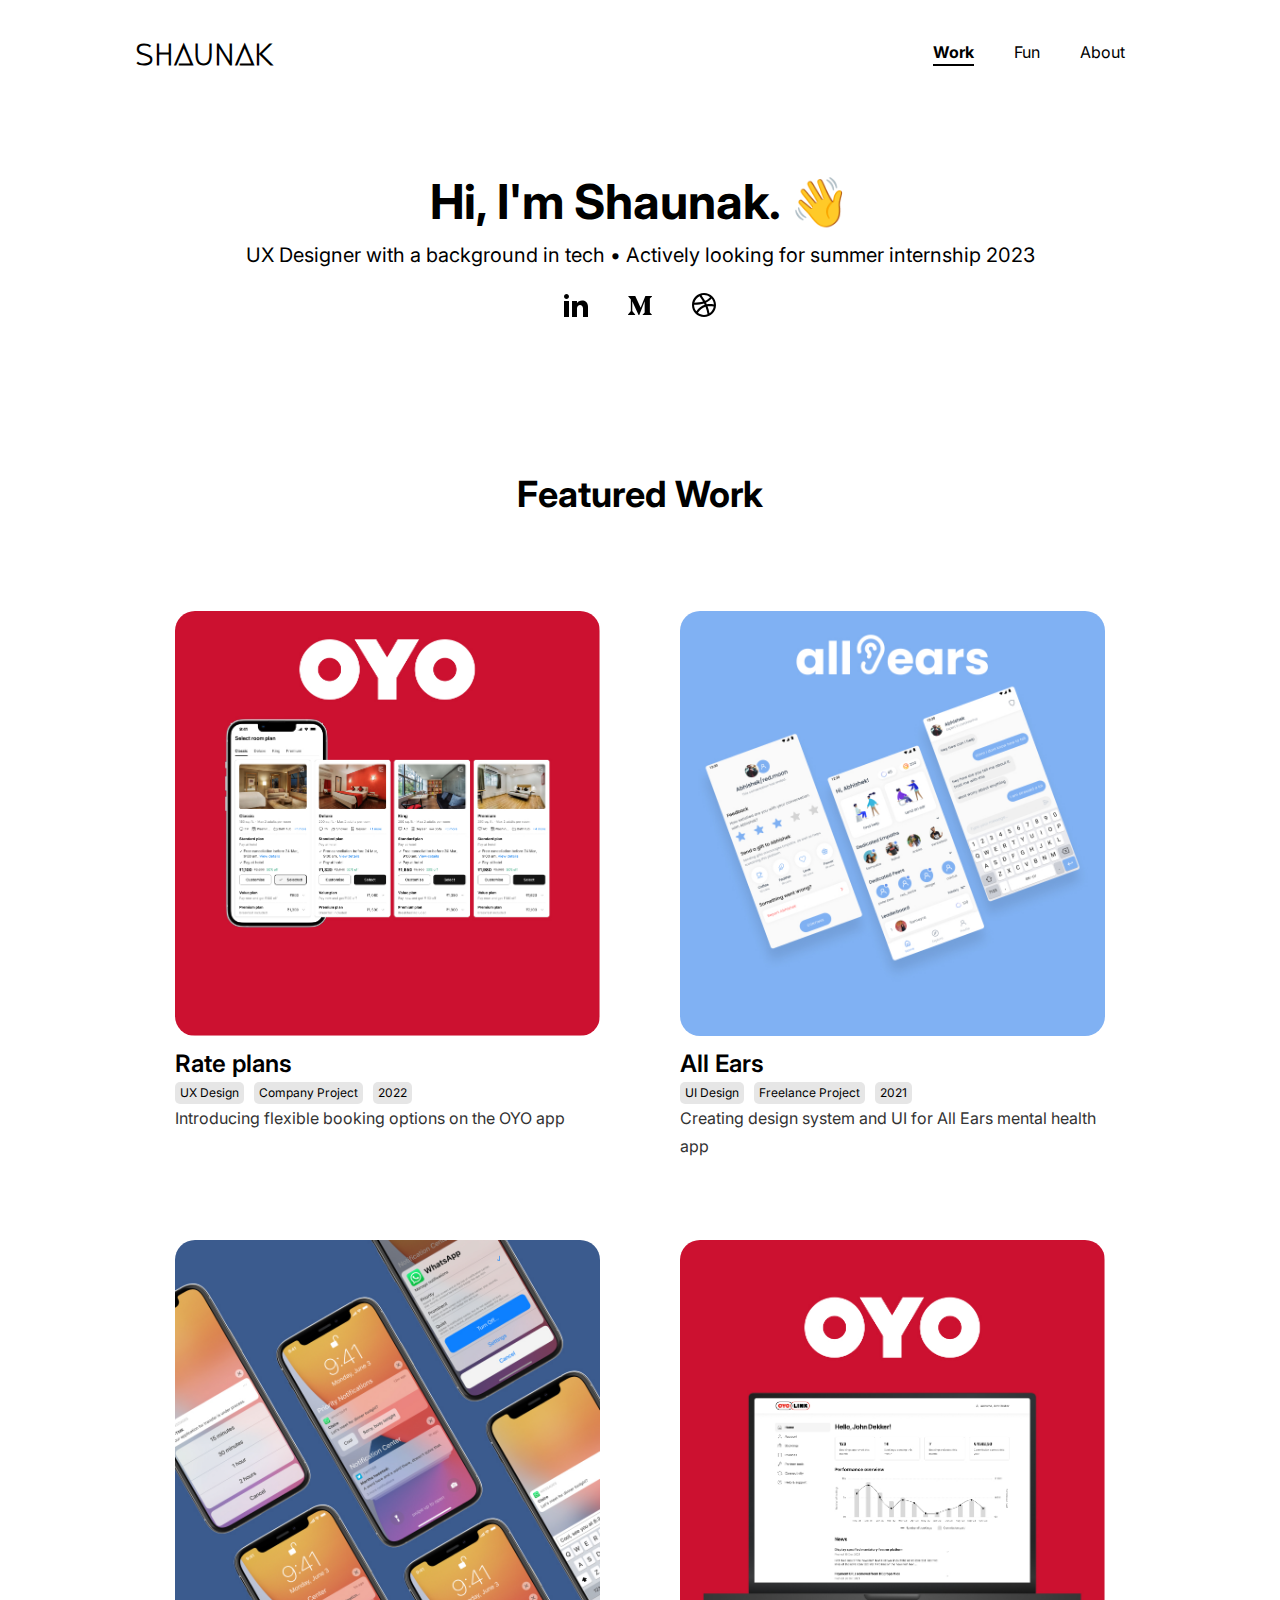
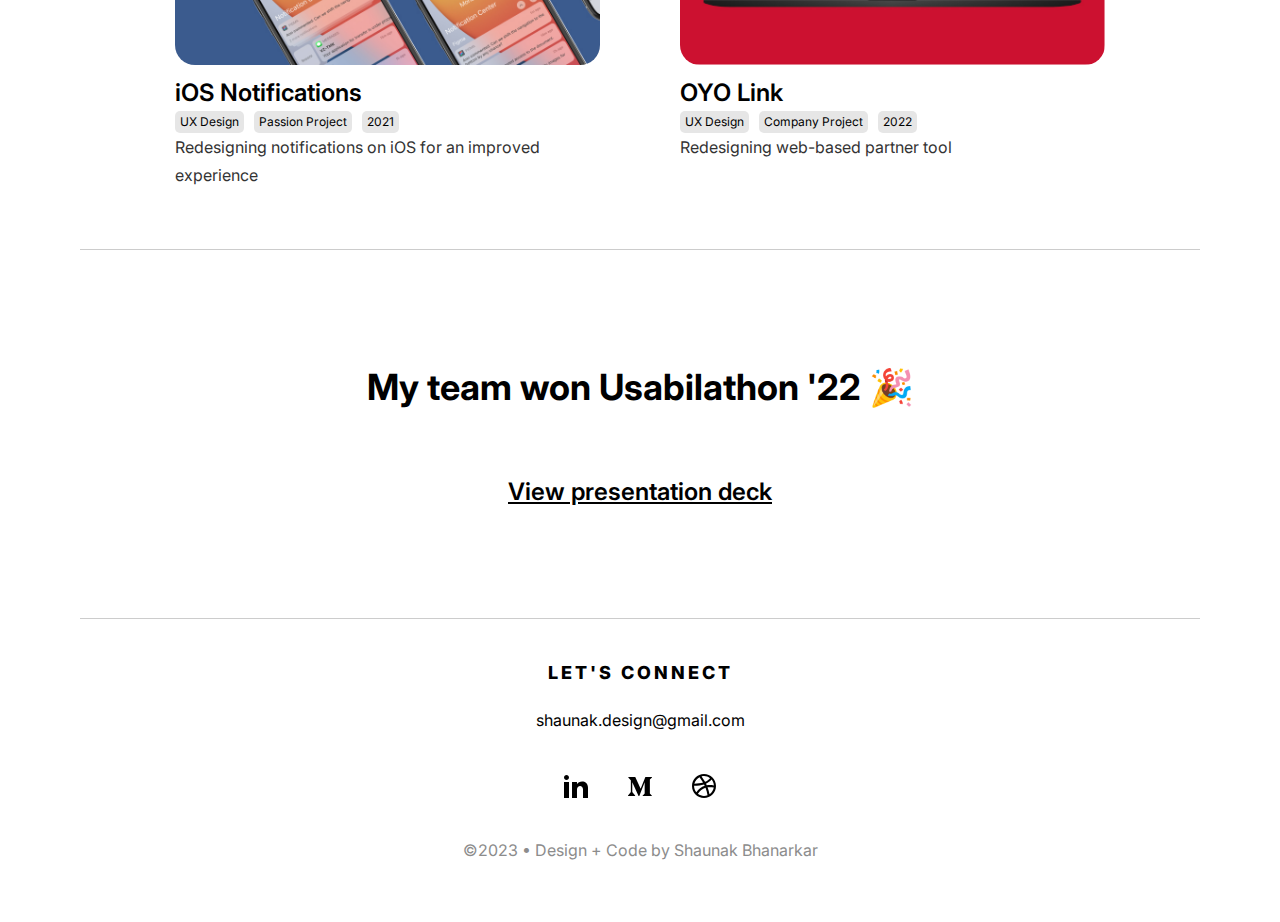
==== index.html @ a4d0cf94 "usabilathon section on homepage" ====
<html lang="en">
<head>
    <meta charset="utf-8">
    <meta content="width=device-width, initial-scale=1" name="viewport" />

    <script src="https://code.jquery.com/jquery-3.4.1.min.js" type="text/javascript"></script>
    <script src="basic.js" type="text/javascript"></script>

    <link rel="stylesheet" href="https://maxcdn.bootstrapcdn.com/bootstrap/4.5.2/css/bootstrap.min.css">

    <!--    styling-->
    <link rel="stylesheet" href="basic.css">
    <link rel="stylesheet" href="home.css">

    <!--    font-->
    <link rel="preconnect" href="https://fonts.googleapis.com">
    <link rel="preconnect" href="https://fonts.gstatic.com" crossorigin>
    <link href="https://fonts.googleapis.com/css2?family=Inter:wght@100;200;300;400;500;600;700;800;900&display=swap" rel="stylesheet">
    <link href="https://fonts.googleapis.com/css2?family=Megrim&display=swap" rel="stylesheet">

    <!-- Global site tag (gtag.js) - Google Analytics -->
    <script async src="https://www.googletagmanager.com/gtag/js?id=G-PS2H28YX2R"></script>
    <script>
        window.dataLayer = window.dataLayer || [];
        function gtag(){dataLayer.push(arguments);}
        gtag('js', new Date());

        gtag('config', 'G-PS2H28YX2R');
    </script>


    <title>Shaunak's Portfolio - Home</title>
</head>



<body>
    <section class="header">
        <div class="container">
            <div class="header-container">
                <a href="/">
                    <div class="logo">shaunak</div>
                </a>
                <div class="navigation">
                    <a href="/"><div class="navigation-item-selected">Work</div></a>
                    <a href="/fun"><div class="navigation-item">Fun</div></a>
                    <a href="/about"><div class="navigation-item">About</div></a>
                </div>
            </div>
        </div>
    </section>



    <section class="hello-section">
        <div class="container">

                <div class="hello-text-container center-text">
                    <div class="hello-greeting">Hi, I'm Shaunak. &#x1F44B</div>
                    <div class="hello-text">UX Designer with a background in tech • Actively looking for summer internship 2023</div>
                    <div class="social-links-container">
                        <a class="social-link" href="https://www.linkedin.com/in/shaunakbhanarkar/" target="_blank">
                            <img src="images/linkedin-icon.svg">
                        </a>
                        <a class="social-link" href="https://medium.com/@shaunakbhanarkar" target="_blank">
                            <img src="images/medium-icon.svg">
                        </a>
                        <a class="social-link" href="https://dribbble.com/shaunakbhanarkar" target="_blank">
                            <img src="images/dribbble-icon.svg">
                        </a>
                    </div>



                </div>

        </div>
    </section>




    <section id="work" class="projects-section">
        <div class="container">
            <div class="projects-section-heading">Featured Work</div>





                <div class="projects-row">

                    <div class="project-container">
                        <a href="/rateplans">
                            <img src="images/rateplans-cover-900.jpg"
                                 srcset="
                                        images/rateplans-cover-450.jpg 450w,
                                        images/rateplans-cover-900.jpg 900w"
                                 sizes="100vw"
                                 class="project-image">
                            <div class="project-title">Rate plans</div>
                            <div class="flex-display flex-wrap project-tag-gap">
                                <div class="project-tag">UX Design</div>
                                <div class="project-tag">Company Project</div>
                                <div class="project-tag">2022</div>
                            </div>
                            <div class="project-description">Introducing flexible booking options on the OYO app</div>

                        </a>
                    </div>



                    <div class="project-container">
                        <a href="/allears">
                            <img src="images/allears-cover-900.jpg"
                                 srcset="
                                        images/allears-cover-450.jpg 450w,
                                        images/allears-cover-900.jpg 900w"
                                 sizes="100vw"
                                 class="project-image">
                            <div class="project-title">All Ears</div>
                            <div class="flex-display flex-wrap project-tag-gap">
                                <div class="project-tag">UI Design</div>
                                <div class="project-tag">Freelance Project</div>
                                <div class="project-tag">2021</div>
                            </div>
                            <div class="project-description">Creating design system and UI for All Ears mental health app</div>

                        </a>
                    </div>




                </div>

                


                
                <div class="projects-row">

                    <div class="project-container">
                        <a href="/iosnotifications">
                            <img src="images/ios-cover-900.jpg"
                                 srcset="
                                        images/ios-cover-450.jpg 450w,
                                        images/ios-cover-900.jpg 900w"
                                 sizes="100vw"
                                 class="project-image">
                            <div class="project-title">iOS Notifications</div>

                            <div class="flex-display flex-wrap project-tag-gap">
                                <div class="project-tag">UX Design</div>
                                <div class="project-tag">Passion Project</div>
                                <div class="project-tag">2021</div>
                            </div>
                            <div class="project-description">Redesigning notifications on iOS for an improved experience</div>


                        </a>
                    </div>

                    <div class="project-container">
                        <a href="/oyolink">
                            <img src="images/oyo-link-cover-900.jpg"
                                 srcset="
                                        images/oyo-link-cover-450.jpg 450w,
                                        images/oyo-link-cover-900.jpg 900w"
                                 sizes="100vw"
                                 class="project-image">
                            <div class="project-title">OYO Link</div>
                            <div class="flex-display flex-wrap project-tag-gap">
                                <div class="project-tag">UX Design</div>
                                <div class="project-tag">Company Project</div>
                                <div class="project-tag">2022</div>
                            </div>
                            <div class="project-description">Redesigning web-based partner tool</div>
                        </a>
                    </div>

                </div>



        </div>
    </section>





<!--    <section class="info-strip">-->
<!--        <div class="readable-container">-->
<!--            <div class="white">-->
<!--                My team won Usabilathon '22 &#x1F389-->
<!--                <a href="https://docs.google.com/presentation/d/1ers3iKEcr6fcmlwcssXnC0sjMI1hPqFZrWoQranxGes/edit?usp=sharing" target="_blank"><u class="white">View presentation deck</u></a>-->
<!--            </div>-->
<!--        </div>-->
<!--    </section>-->


<!--    <section class="projects-section">-->
<!--        <div class="container">-->
<!--            <div class="projects-section-heading">Other Work</div>-->





<!--            <div class="projects-row">-->

<!--                <div class="project-container">-->
<!--                    <a href="the-exotica.pdf" target="_blank">-->
<!--                        <img src="images/the-exotica-cover-900.jpg"-->
<!--                             srcset="-->
<!--                                        images/the-exotica-cover-450.jpg 450w,-->
<!--                                        images/the-exotica-cover-900.jpg 900w"-->
<!--                             sizes="100vw"-->
<!--                             class="project-image">-->
<!--                        <div class="project-title">The Exotica</div>-->
<!--                        <div class="flex-display flex-wrap project-tag-gap">-->
<!--                            <div class="project-tag">Branding</div>-->
<!--                            <div class="project-tag">Course Project</div>-->
<!--                            <div class="project-tag">2020</div>-->
<!--                        </div>-->
<!--                        <div class="project-description">Brand development guide for a luxury fine dining restaurant</div>-->

<!--                    </a>-->
<!--                </div>-->



<!--                <div class="project-container">-->
<!--                    <a href="/ujala">-->
<!--                        <img src="images/ujala-cover-900.jpg"-->
<!--                             srcset="-->
<!--                                        images/ujala-cover-450.jpg 450w,-->
<!--                                        images/ujala-cover-900.jpg 900w"-->
<!--                             sizes="100vw"-->
<!--                             class="project-image">-->
<!--                        <div class="project-title">Ujala</div>-->
<!--                        <div class="flex-display flex-wrap project-tag-gap">-->
<!--                            <div class="project-tag">App development</div>-->
<!--                            <div class="project-tag">Project under faculty</div>-->
<!--                            <div class="project-tag">2019</div>-->
<!--                        </div>-->
<!--                        <div class="project-description">Development of an Android app to help residents of BITS Goa during power cuts</div>-->

<!--                    </a>-->
<!--                </div>-->


<!--                <div class="project-container">-->
<!--                    <a href="/simplify">-->
<!--                        <img src="images/simplify-cover-900.jpg"-->
<!--                             srcset="-->
<!--                                        images/simplify-cover-450.jpg 450w,-->
<!--                                        images/simplify-cover-900.jpg 900w"-->
<!--                             sizes="100vw"-->
<!--                             class="project-image">-->
<!--                        <div class="project-title">Simplify</div>-->

<!--                        <div class="flex-display flex-wrap project-tag-gap">-->
<!--                            <div class="project-tag">Ubiquitous Computing</div>-->
<!--                            <div class="project-tag">Course Project</div>-->
<!--                            <div class="project-tag">2018</div>-->
<!--                        </div>-->
<!--                        <div class="project-description">Exploring gesture based control of smart home devices using Leap Motion Controller</div>-->


<!--                    </a>-->
<!--                </div>-->

<!--            </div>-->
<!--        </div>-->

<!--    </section>-->

    <section class="footer">
        <div class="projects-section">
            <div class="container">
                <div class="projects-section-heading">My team won Usabilathon '22 &#x1F389</div>
                <div class="project-title" style="text-align: center">
                    <a href="https://docs.google.com/presentation/d/1ers3iKEcr6fcmlwcssXnC0sjMI1hPqFZrWoQranxGes/edit?usp=sharing" target="_blank"><u>View presentation deck</u></a>
                </div>
                <br>
                <br>
            </div>
        </div>
    </section>

            <section class="footer">
        <div class="container">
            <div class="footer-heading">Let's Connect</div>
            <div class="footer-mail">shaunak.design@gmail.com</div>
            <div class="social-links-container">
                <a class="social-link" href="https://www.linkedin.com/in/shaunakbhanarkar/" target="_blank">
                    <img src="images/linkedin-icon.svg">
                </a>
                <a class="social-link" href="https://medium.com/@shaunakbhanarkar" target="_blank">
                    <img src="images/medium-icon.svg">
                </a>
                <a class="social-link" href="https://dribbble.com/shaunakbhanarkar" target="_blank">
                    <img src="images/dribbble-icon.svg">
                </a>
            </div>
            <div class="copyright-statement">©2023 • Design + Code by Shaunak Bhanarkar</div>
        </div>
    </section>



</body>

</html>
---- basic.css ----
:root{
    --blue: #2196f3;
    /* do not use */
    --dark: #203446;
    /* tints of black */
    --grey-5: #0d0d0d;
    --grey-10: #191919;
    --grey-15: #262626;
    --grey-20: #333333;
    --grey-25: #404040;
    --grey-30: #4d4d4d;
    --grey-35: #595959;
    --grey-40: #666666;
    --grey-45: #737373;
    --grey-50: #808080;
    --grey-55: #8c8c8c;
    --grey-60: #999999;
    --grey-65: #a6a6a6;
    --grey-70: #b3b3b3;
    --grey-75: #bfbfbf;
    --grey-80: #cccccc;
    --grey-85: #d9d9d9;
    --grey-90: #e6e6e6;
    --grey-95: #f2f2f2;
    /* do not use */
    --white: #ffffff;
    --light-98: #fbfbfb;
    --light-97: #f8f9f9;
    --light: #fafbfb;
    --light2: #f5f6f7;
}

* {
    color: black;
    font-family: 'Inter', 'sans-serif';
    /*scroll-behavior: smooth;*/
}

a {
    color:  black;
    text-decoration: none;
}

a:hover {
    color: black;
    text-decoration: none;
}

.flex-display {
    display: flex;
    align-items: center;
}


.social-link-new {
    margin: 20px 40px 20px 0;
}

.social-links-container {
    display: flex;
    justify-content: center;
    align-items: center;
}


.center-text {
    text-align: center;
}

.social-link {
    margin: 20px;
}

.hidden {
    display: none;
}

.pointer {
    cursor: pointer;
}

.tab-active {
    font-weight: 700;
    border-bottom: 2px solid black;
}

.justify-center {
    justify-content: center;
}

.primary-cta {
    background: black;
    width: max-content;
    color: white;
    padding: 15px 20px;
    border-radius: 10px;
    transition: all 200ms cubic-bezier(.02, .01, .47, 1);
}

.primary-cta:hover {
    transition: all 200ms cubic-bezier(.02, .01, .47, 1);
    background: var(--grey-20);
}

.footer {
    border-top: 1px solid rgba(0,0,0,0.2);
}

.project-tag-gap {
    gap: 10px;
}

/*mobile breakpoint*/
@media (max-width: 499px ) {

    .header-config {
        display: block;
    }

    .social-links-config {
        display: none;
    }

    .tab {
        font-size: 16px;
        margin: 20px;
    }

    .container {
        width: 100%;
        margin: auto;
    }

    .readable-container {
        width: auto;
        margin: 0 15px;
    }

    .header {
        
        padding: 20px 0;
    }

    .header-container {
        display: block;
    }

    .logo {
        text-align: center;
        font-weight: 700;
        font-size: 28px;
        
        font-family: 'Megrim', cursive;
    }

    .navigation {
        display: flex;
        justify-content: center;
    }

    .navigation-item {
        margin: 20px;
        font-size: 16px;
        /* color: var(--grey-40); */
        cursor: pointer;
    }

    .navigation-item:hover {
        color: black;
        transition: all 200ms cubic-bezier(.02, .01, .47, 1);
    }

    .navigation-item-selected {
        margin: 20px;
        font-size: 16px;
        font-weight: 700;
        border-bottom: 2px solid black;
        cursor: pointer;
    }


    .footer {
        padding: 20px 0;
        margin: 0 20px;
        
    }

    .footer-heading {
        text-align: center;
        font-weight: 800;
        font-size: 16px;
        letter-spacing: 3px;
        text-transform: uppercase;
    }

    .footer-mail {
        text-align: center;
        margin: 20px 0;
        font-size: 14px;
        line-height: 24px;
        
    }

    .copyright-statement {
        text-align: center;
        font-size: 14px;
        color: var(--grey-55);
        padding: 20px;
    }
}

/*tablet breakpoint*/
@media (min-width: 500px ) and (max-width: 799px){


    .header-config {
        display: block;
    }

    .social-links-config {
        display: none;
    }

    .tab {
        font-size: 18px;
        margin: 20px;
    }

    .container {
        width: 100%;
        max-width: 720px;
        margin: auto;
    }

    .readable-container {
        width: 100%;
        max-width: 560px;
        margin: auto;
    }

    .header {
        
        padding: 20px 0;
    }


    .header-container {
        display: block;
    }


    .logo {
        text-align: center;
        font-weight: 700;
        font-size: 30px;
        
        font-family: 'Megrim', cursive;
    }

    .navigation {
        display: flex;
        justify-content: center;
    }

    .navigation-item {
        margin: 20px;
        font-size: 16px;
        /* color: var(--grey-40); */
        cursor: pointer;
    }

    .navigation-item:hover {
        color: black;
        transition: all 200ms cubic-bezier(.02, .01, .47, 1);
    }

    .navigation-item-selected {
        margin: 20px;
        font-size: 16px;
        font-weight: 700;
        border-bottom: 2px solid black;
        cursor: pointer;
    }



    .footer {
        padding: 20px 0;
        margin: 0 40px;
        
    }

    .footer-heading {
        text-align: center;
        font-weight: 800;
        font-size: 17px;
        letter-spacing: 3px;
        text-transform: uppercase;
    }

    .footer-mail {
        text-align: center;
        margin: 20px 0;
        font-size: 15px;
        line-height: 25px;
        
    }


    .copyright-statement {
        text-align: center;
        font-size: 15px;
        color: var(--grey-55);
        padding: 20px;
    }

}

/*large tablet breakpoint*/
@media (min-width: 800px ) and (max-width: 1099px){

    .header-config {
        display: flex;
        align-items: center;
    }

    .tab {
        font-size: 20px;
        margin: 20px;
    }


    .container {
        width: 100%;
        max-width: 850px;
        margin: auto;
    }

    .readable-container {
        width: 100%;
        max-width: 640px;
        margin: auto;
    }

    .header {
        
        padding: 20px 0;
    }

    .header-container {
        display: flex;
        justify-content: space-between;
        align-items: center;
    }

    .logo {
        font-weight: 700;
        font-size: 32px;
        
        font-family: 'Megrim', cursive;
    }

    .navigation {
        display: flex;
    }

    .navigation-item {
        margin: 20px;
        font-size: 16px;
        /* color: var(--grey-40); */
        cursor: pointer;
    }

    .navigation-item:hover {
        color: black;
        transition: all 200ms cubic-bezier(.02, .01, .47, 1);
    }

    .navigation-item-selected {
        margin: 20px;
        font-size: 16px;
        font-weight: 700;
        border-bottom: 2px solid black;
        cursor: pointer;
    }



    .footer {
        padding: 20px 0;
        margin: 0 80px;
        
    }


    .footer-heading {
        text-align: center;
        font-weight: 800;
        font-size: 18px;
        letter-spacing: 3px;
        text-transform: uppercase;
    }

    .footer-mail {
        text-align: center;
        margin: 20px 0;
        font-size: 16px;
        line-height: 28px;
        
    }


    .copyright-statement {
        text-align: center;
        font-size: 16px;
        color: var(--grey-55);
        padding: 20px;
    }

}

/*desktop breakpoint*/
@media (min-width: 1100px ) and (max-width: 1499px) {


    .header-config {
        display: flex;
        align-items: center;
    }

    .tab {
        font-size: 20px;
        margin: 20px;
    }

    .container {
        width: 100%;
        max-width: 1040px;
        margin: auto;
    }

    .readable-container {
        width: 100%;
        max-width: 640px;
        margin: auto;
    }

    .header {
        
        padding: 20px 0;
    }

    .header-container {
        display: flex;
        justify-content: space-between;
        align-items: center;
    }

    .logo {
        font-weight: 700;
        font-size: 36px;
        
        font-family: 'Megrim', cursive;
    }

    .navigation {
        display: flex;
    }

    .navigation-item {
        margin: 20px;
        font-size: 16px;
        /* color: var(--grey-40); */
        cursor: pointer;
    }

    .navigation-item:hover {
        color: black;
        transition: all 200ms cubic-bezier(.02, .01, .47, 1);
    }

    .navigation-item-selected {
        margin: 20px;
        font-size: 16px;
        font-weight: 700;
        border-bottom: 2px solid black;
        cursor: pointer;
    }



    .footer {
        padding: 40px 0;
        margin: 0 80px;
        
    }


    .footer-heading {
        text-align: center;
        font-weight: 800;
        font-size: 18px;
        letter-spacing: 3px;
        text-transform: uppercase;
    }

    .footer-mail {
        text-align: center;
        margin: 20px 0;
        font-size: 16px;
        line-height: 28px;
        
    }


    .copyright-statement {
        text-align: center;
        font-size: 16px;
        color: var(--grey-55);
        padding: 20px;
    }


}


/*large desktop breakpoint*/
@media (min-width: 1500px ) {

    .header-config {
        display: flex;
        align-items: center;
    }

    .tab {
        font-size: 24px;
        margin: 40px;
    }

    .container {
        width: 100%;
        max-width: 1200px;
        margin: auto;
    }

    .readable-container {
        width: 100%;
        max-width: 720px;
        margin: auto;
    }

    .header {
        
        padding: 40px 0;
    }

    .header-container {
        display: flex;
        justify-content: space-between;
        align-items: center;
    }

    .logo {
        font-weight: 700;
        font-size: 40px;
        
        font-family: 'Megrim', cursive;
    }

    .navigation {
        display: flex;
    }

    .navigation-item {
        margin: 20px;
        font-size: 18px;
        /* color: var(--grey-40); */
        cursor: pointer;
    }

    .navigation-item:hover {
        color: black;
        transition: all 200ms cubic-bezier(.02, .01, .47, 1);
    }

    .navigation-item-selected {
        margin: 20px;
        font-size: 18px;
        font-weight: 700;
        
        border-bottom: 2px solid black;
        cursor: pointer;
    }


    .footer {
        padding: 40px 0;
        margin: 0 80px;
        
    }

    .footer-heading {
        text-align: center;
        font-weight: 800;
        font-size: 20px;
        letter-spacing: 5px;
        text-transform: uppercase;
    }

    .footer-mail {
        text-align: center;
        margin: 20px 0;
        font-size: 18px;
        line-height: 30px;
        
    }


    .copyright-statement {
        text-align: center;
        font-size: 18px;
        color: var(--grey-55);
        padding: 20px;
    }


}
---- home.css ----
:root{
    --blue: #2196f3;
    --dark: #203446;
    --light: #fafbfb;
    --light2: #f5f6f7;
}

.project-tag {
    background: var(--grey-90);
    border-radius: 5px;
    padding: 2px 5px;
}


/*mobile breakpoint*/
@media (max-width: 499px ) {

    .project-tag {
        font-size: 11px;
    }


    .hello-section {
        padding: 20px 0;
        
    }

    

    

    .hello-text-container {
        padding: 20px;
    }

    .hello-greeting {
        font-weight: 700;
        font-size: 30px;
        
    }

    .hello-text {
        font-size: 16px;
        line-height: 30px;
        
    }

    .hello-link {
        font-size: 16px;
        line-height: 30px;
        color: var(--blue);
        font-weight: 500;
    }

    .hello-link:hover {
        color: var(--blue);
    }

    .projects-section {
        padding: 20px 0;
        
    }

    .projects-section-heading {
        text-align: center;
        font-weight: 700;
        font-size: 24px;
        
    }


    .projects-row {
        display: block;
    }

    .project-container {
        width: 100%;
        padding: 20px;
        transition: all 200ms cubic-bezier(.02, .01, .47, 1);
    }

    .project-container:hover {
        transform: scale(1.05);
        transition: all 200ms cubic-bezier(.02, .01, .47, 1);
        transition-delay: 0s !important;
    }

    .project-image {
        width: 100%;
        border-radius: 10px;
    }

    .project-title {
        font-weight: 600;
        font-size: 20px;
        padding-top: 5px;
    }

    .project-description {
        font-size: 14px;
        line-height: 24px;
        color: var(--grey-20);
    }



}

/*tablet breakpoint*/
@media (min-width: 500px ) and (max-width: 799px){

    .project-tag {
        font-size: 12px;
    }



    .hello-section {
        padding: 20px 0;
        
    }

    

    

    .hello-text-container {
        padding: 50px 100px;
    }

    .hello-greeting {
        font-weight: 700;
        font-size: 40px;
        
    }

    .hello-text {
        font-size: 18px;
        line-height: 30px;
        
    }

    .hello-link {
        font-size: 16px;
        line-height: 30px;
        color: var(--blue);
        font-weight: 500;
    }

    .hello-link:hover {
        color: var(--blue);
    }

    .projects-section {
        padding: 20px 0;
        
    }

    .projects-section-heading {
        text-align: center;
        font-weight: 700;
        font-size: 34px;
        
        padding: 20px 0;
    }


    .projects-row {
        display: block;
    }

    .project-container {
        width: 100%;
        padding: 50px 100px;
        transition: all 200ms cubic-bezier(.02, .01, .47, 1);
    }

    .project-container:hover {
        transform: scale(1.05);
        transition: all 200ms cubic-bezier(.02, .01, .47, 1);
        transition-delay: 0s !important;
    }

    .project-image {
        width: 100%;
        border-radius: 15px;
    }

    .project-title {
        font-weight: 600;
        font-size: 22px;
        padding-top: 10px;
    }

    .project-description {
        font-size: 15px;
        line-height: 25px;
        color: var(--grey-20);
    }




}


/*large tablet breakpoint*/
@media (min-width: 800px ) and (max-width: 1099px){

    .project-tag {
        font-size: 12px;
    }


    .hello-section {
        padding: 40px 0;
        
    }

    

    



    .hello-text-container {
        padding: 20px;
        
    }

    .hello-greeting {
        font-weight: 700;
        font-size: 48px;
        
    }

    .hello-text {
        font-size: 20px;
        line-height: 35px;
        
    }

    .hello-link {
        font-size: 20px;
        line-height: 35px;
        color: var(--blue);
        font-weight: 500;
    }

    .hello-link:hover {
        color: var(--blue);
    }

    .projects-section {
        padding: 20px 0;
        
    }

    .projects-section-heading {
        text-align: center;
        font-weight: 700;
        font-size: 36px;
        
        padding: 20px 0;
    }

    .projects-row {
        display: flex;
    }

    .project-container {
        width: 50%;
        padding: 40px;
        transition: all 200ms cubic-bezier(.02, .01, .47, 1);
    }

    .project-container:hover {
        transform: scale(1.05);
        transition: all 200ms cubic-bezier(.02, .01, .47, 1);
        transition-delay: 0s !important;
    }

    .project-image {
        width: 100%;
        border-radius: 20px;
    }

    .project-title {
        font-weight: 600;
        font-size: 24px;
        padding-top: 10px;
    }

    .project-description {
        font-size: 16px;
        line-height: 28px;
        color: var(--grey-20);
    }




}

/*desktop breakpoint*/
@media (min-width: 1100px ) and (max-width: 1499px) {

    .project-tag {
        font-size: 12px;
    }


    .hello-section {
        padding: 40px 0;
        
    }

    

    



    .hello-text-container {
        padding: 20px;
        
    }

    .hello-greeting {
        font-weight: 700;
        font-size: 48px;
        
    }

    .hello-text {
        font-size: 20px;
        line-height: 35px;
        
    }

    .hello-link {
        font-size: 20px;
        line-height: 35px;
        color: var(--blue);
        font-weight: 500;
    }

    .hello-link:hover {
        color: var(--blue);
    }

    .projects-section {
        padding: 20px 0;
        
    }

    .projects-section-heading {
        text-align: center;
        font-weight: 700;
        font-size: 36px;
        
        padding: 50px 0;
    }

    .projects-row {
        display: flex;
    }

    .project-container {
        width: 50%;
        padding: 40px;
        transition: all 200ms cubic-bezier(.02, .01, .47, 1);
    }

    .project-container:hover {
        transform: scale(1.05);
        transition: all 200ms cubic-bezier(.02, .01, .47, 1);
        transition-delay: 0s !important;
    }

    .project-image {
        width: 100%;
        border-radius: 20px;
    }

    .project-title {
        font-weight: 600;
        font-size: 24px;
        padding-top: 10px;
    }

    .project-description {
        font-size: 16px;
        line-height: 28px;
        color: var(--grey-20);
    }




}


/*large desktop breakpoint*/
@media (min-width: 1500px ) {

    .project-tag {
        font-size: 14px;
    }


    .hello-section {
        padding: 100px 0;
        
    }

    

    



    .hello-text-container {
        padding: 20px;
        
    }

    .hello-greeting {
        font-weight: 700;
        font-size: 64px;
        
    }

    .hello-text {
        font-size: 28px;
        line-height: 35px;
        
    }

    .hello-link {
        font-size: 20px;
        line-height: 35px;
        color: var(--blue);
        font-weight: 500;
    }

    .hello-link:hover {
        color: var(--blue);
    }

    .projects-section {
        padding: 20px 0;
        
    }

    .projects-section-heading {
        text-align: center;
        font-weight: 700;
        font-size: 48px;
        
        padding: 50px 0;
    }

    .projects-row {
        display: flex;
    }

    .project-container {
        width: 50%;
        padding: 80px 40px;
        transition: all 200ms cubic-bezier(.02, .01, .47, 1);
    }

    .project-container:hover {
        transform: scale(1.05);
        transition: all 200ms cubic-bezier(.02, .01, .47, 1);
        transition-delay: 0s !important;
    }

    .project-image {
        width: 100%;
        border-radius: 20px;
    }

    .project-title {
        font-weight: 600;
        font-size: 28px;
        padding-top: 10px;
    }

    .project-description {
        font-size: 18px;
        line-height: 30px;
        color: var(--grey-20);
    }



}
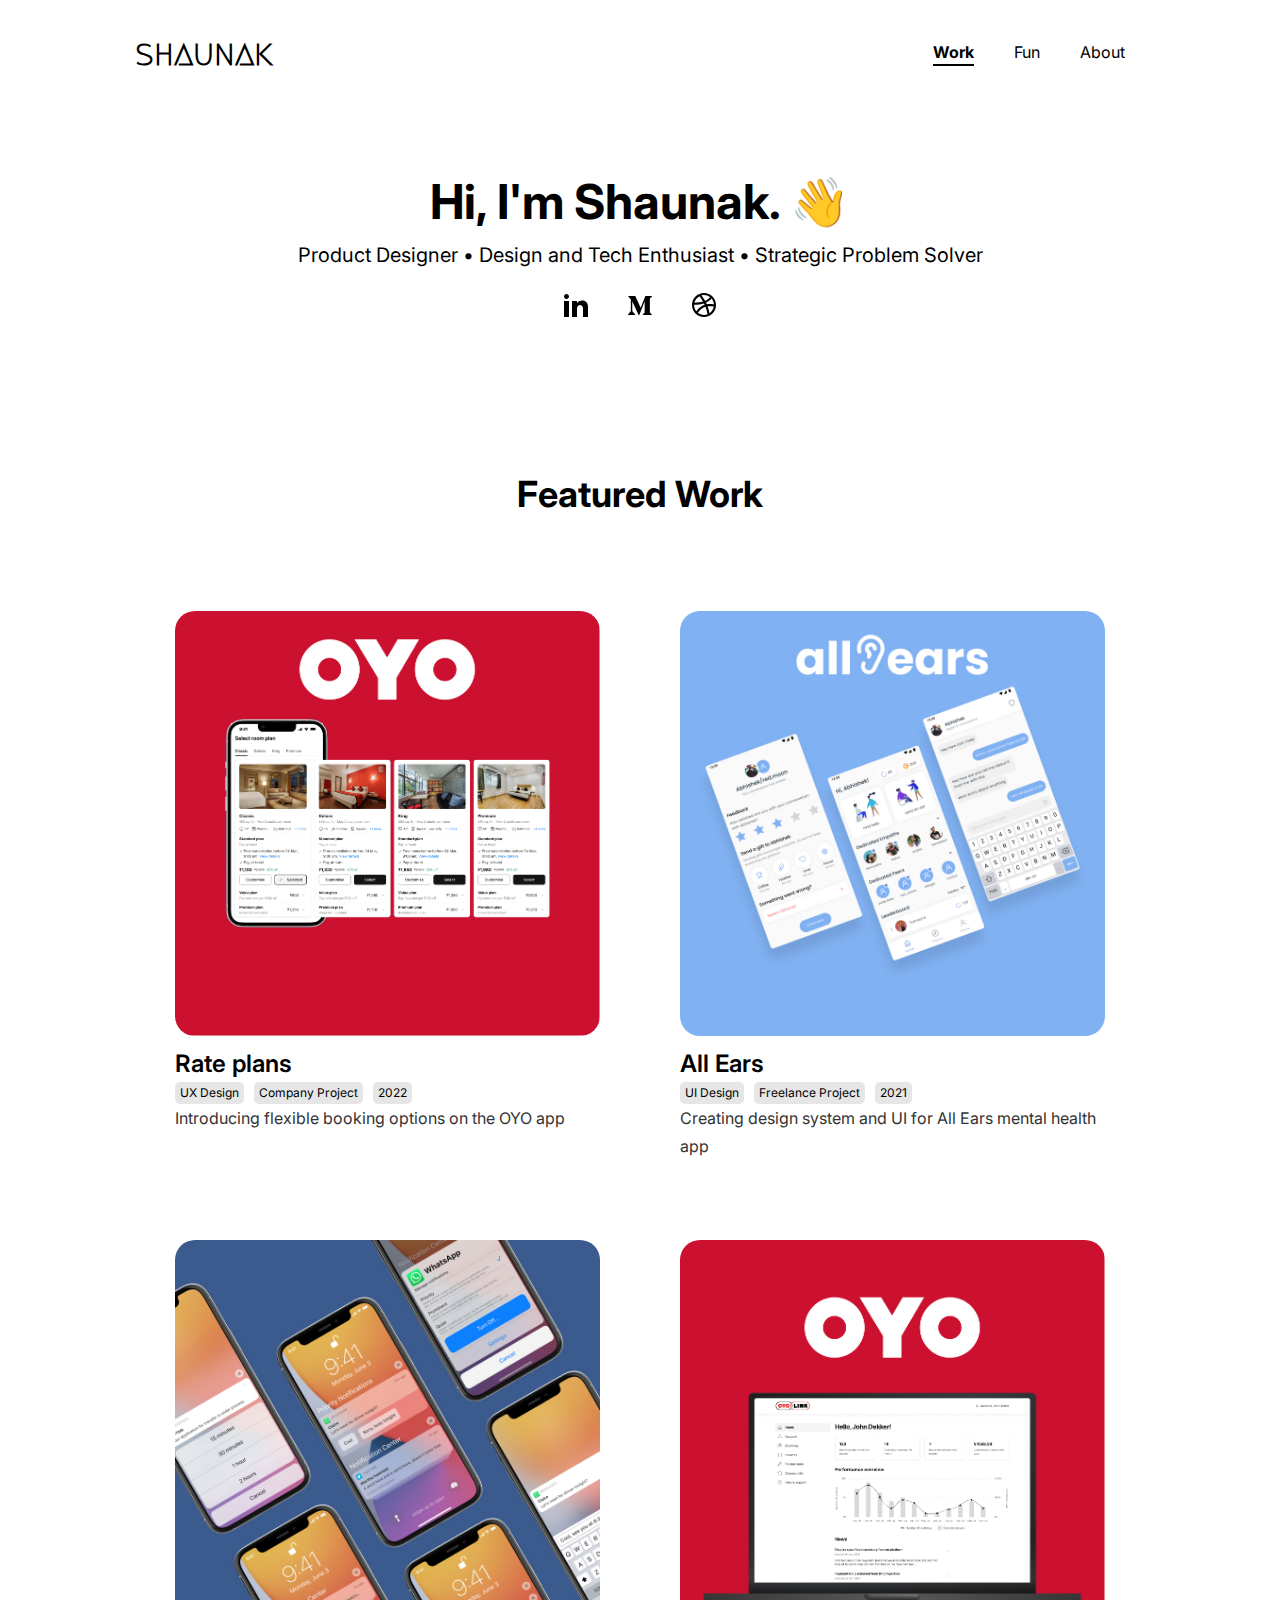
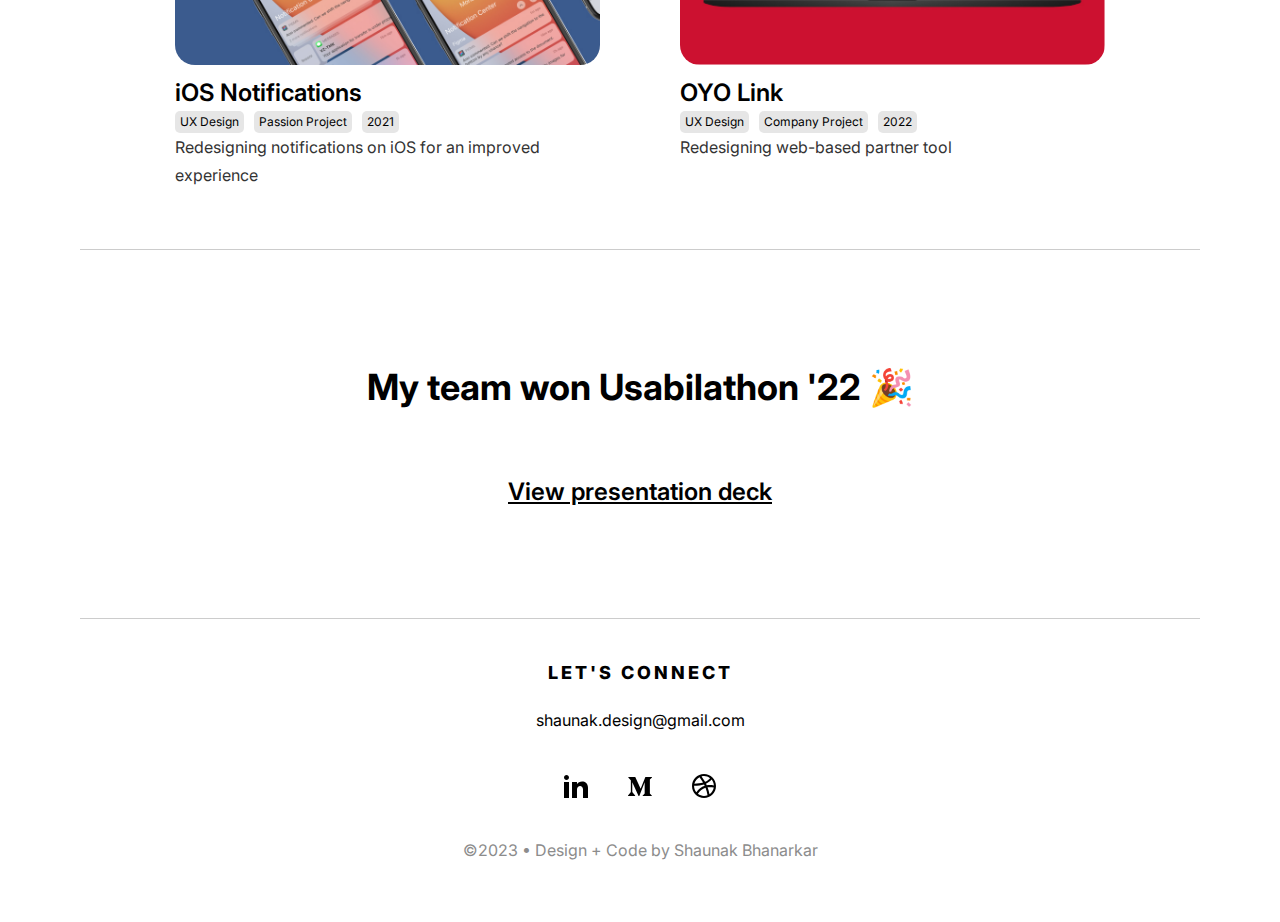
==== commit d36ba651: "update tagline on homepage" ====
--- a/index.html
+++ b/index.html
@@ -58,7 +58,7 @@
 
                 <div class="hello-text-container center-text">
                     <div class="hello-greeting">Hi, I'm Shaunak. &#x1F44B</div>
-                    <div class="hello-text">UX Designer with a background in tech • Actively looking for summer internship 2023</div>
+                    <div class="hello-text">Product Designer • Design and Tech Enthusiast • Strategic Problem Solver</div>
                     <div class="social-links-container">
                         <a class="social-link" href="https://www.linkedin.com/in/shaunakbhanarkar/" target="_blank">
                             <img src="images/linkedin-icon.svg">
@@ -315,4 +315,4 @@
 
 </body>
 
-</html>+</html>
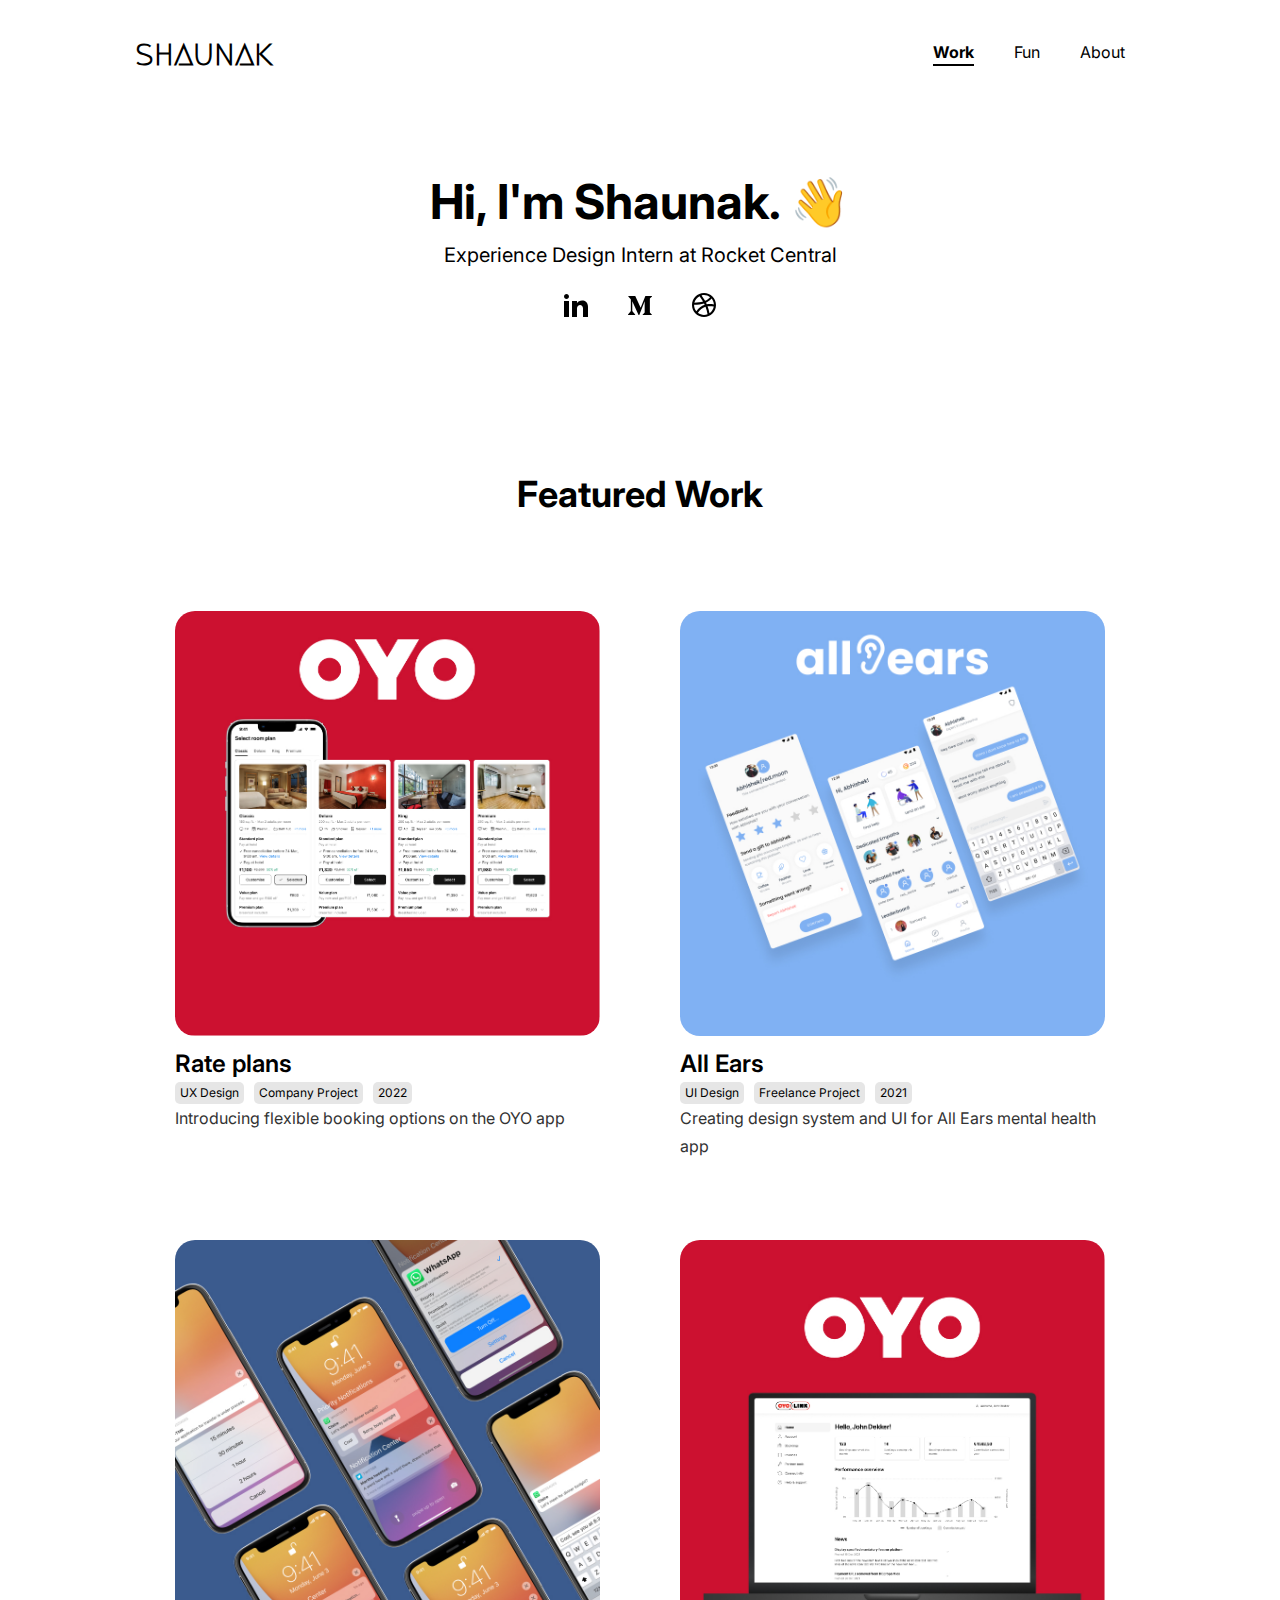
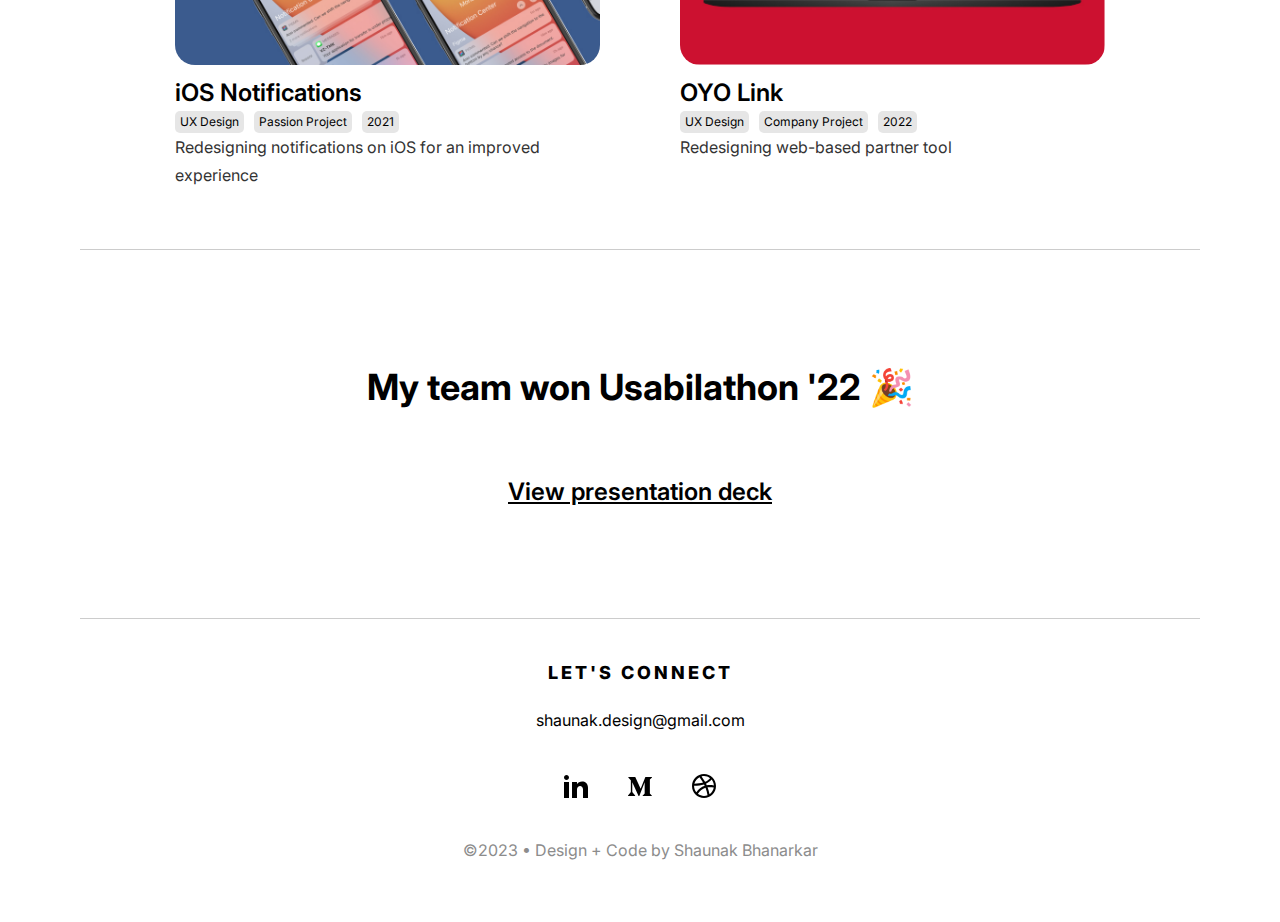
==== commit 9ef4477a: "update tagline on homepage" ====
--- a/index.html
+++ b/index.html
@@ -58,7 +58,7 @@
 
                 <div class="hello-text-container center-text">
                     <div class="hello-greeting">Hi, I'm Shaunak. &#x1F44B</div>
-                    <div class="hello-text">Product Designer • Design and Tech Enthusiast • Strategic Problem Solver</div>
+                    <div class="hello-text">Experience Design Intern at Rocket Central</div>
                     <div class="social-links-container">
                         <a class="social-link" href="https://www.linkedin.com/in/shaunakbhanarkar/" target="_blank">
                             <img src="images/linkedin-icon.svg">
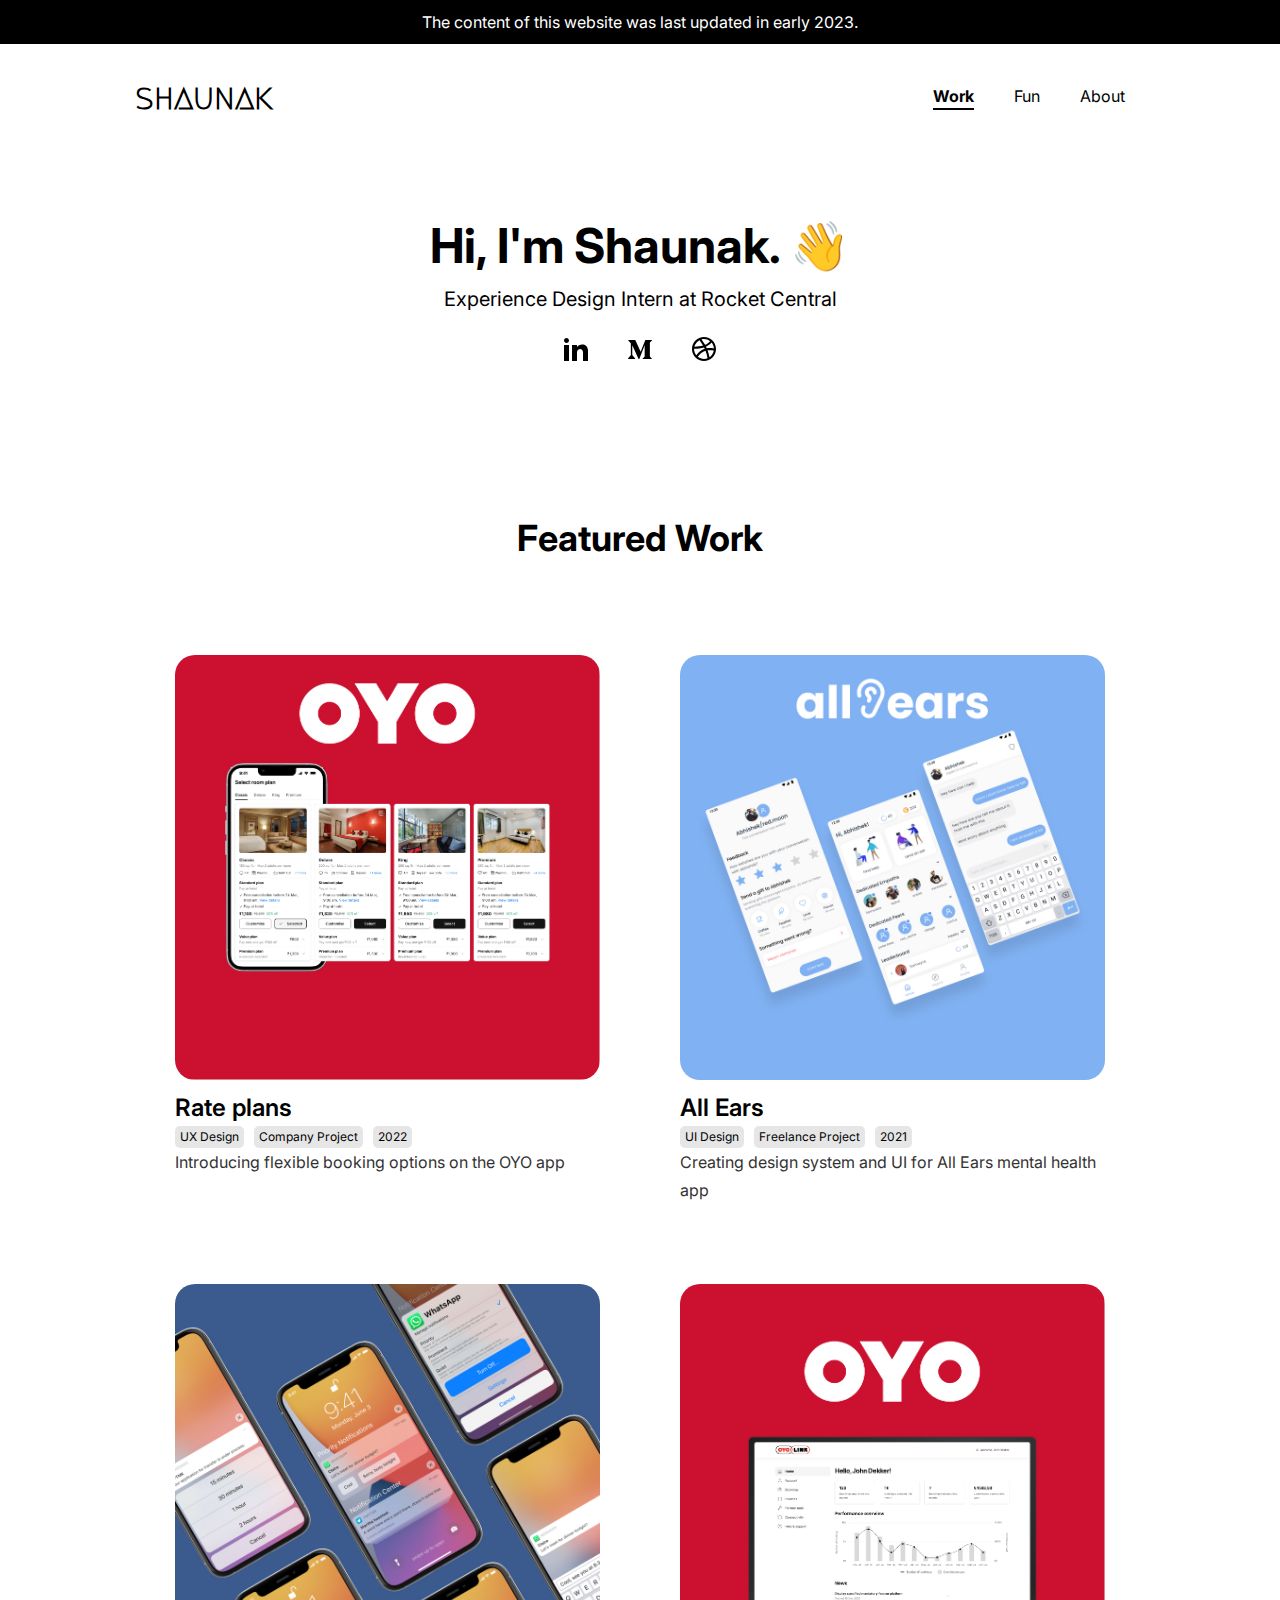
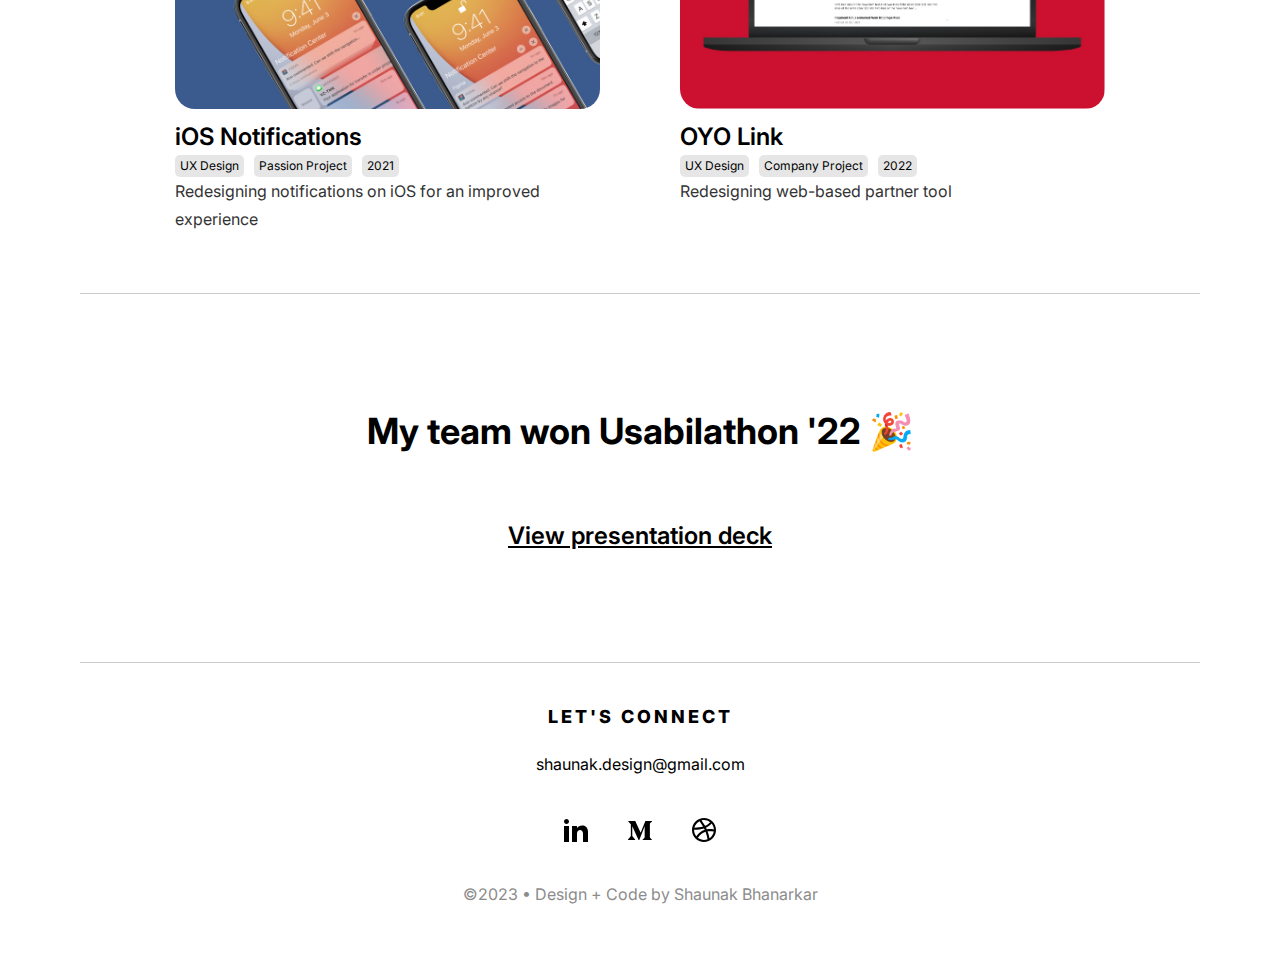
==== commit 7dbdf7d6: "last updated banner on homepage" ====
--- a/index.html
+++ b/index.html
@@ -36,6 +36,13 @@
 
 
 <body>
+
+    <div style="
+    background: black;
+    color: white;
+    padding: 10px;
+    text-align: center;">The content of this website was last updated in early 2023.</div>
+    
     <section class="header">
         <div class="container">
             <div class="header-container">
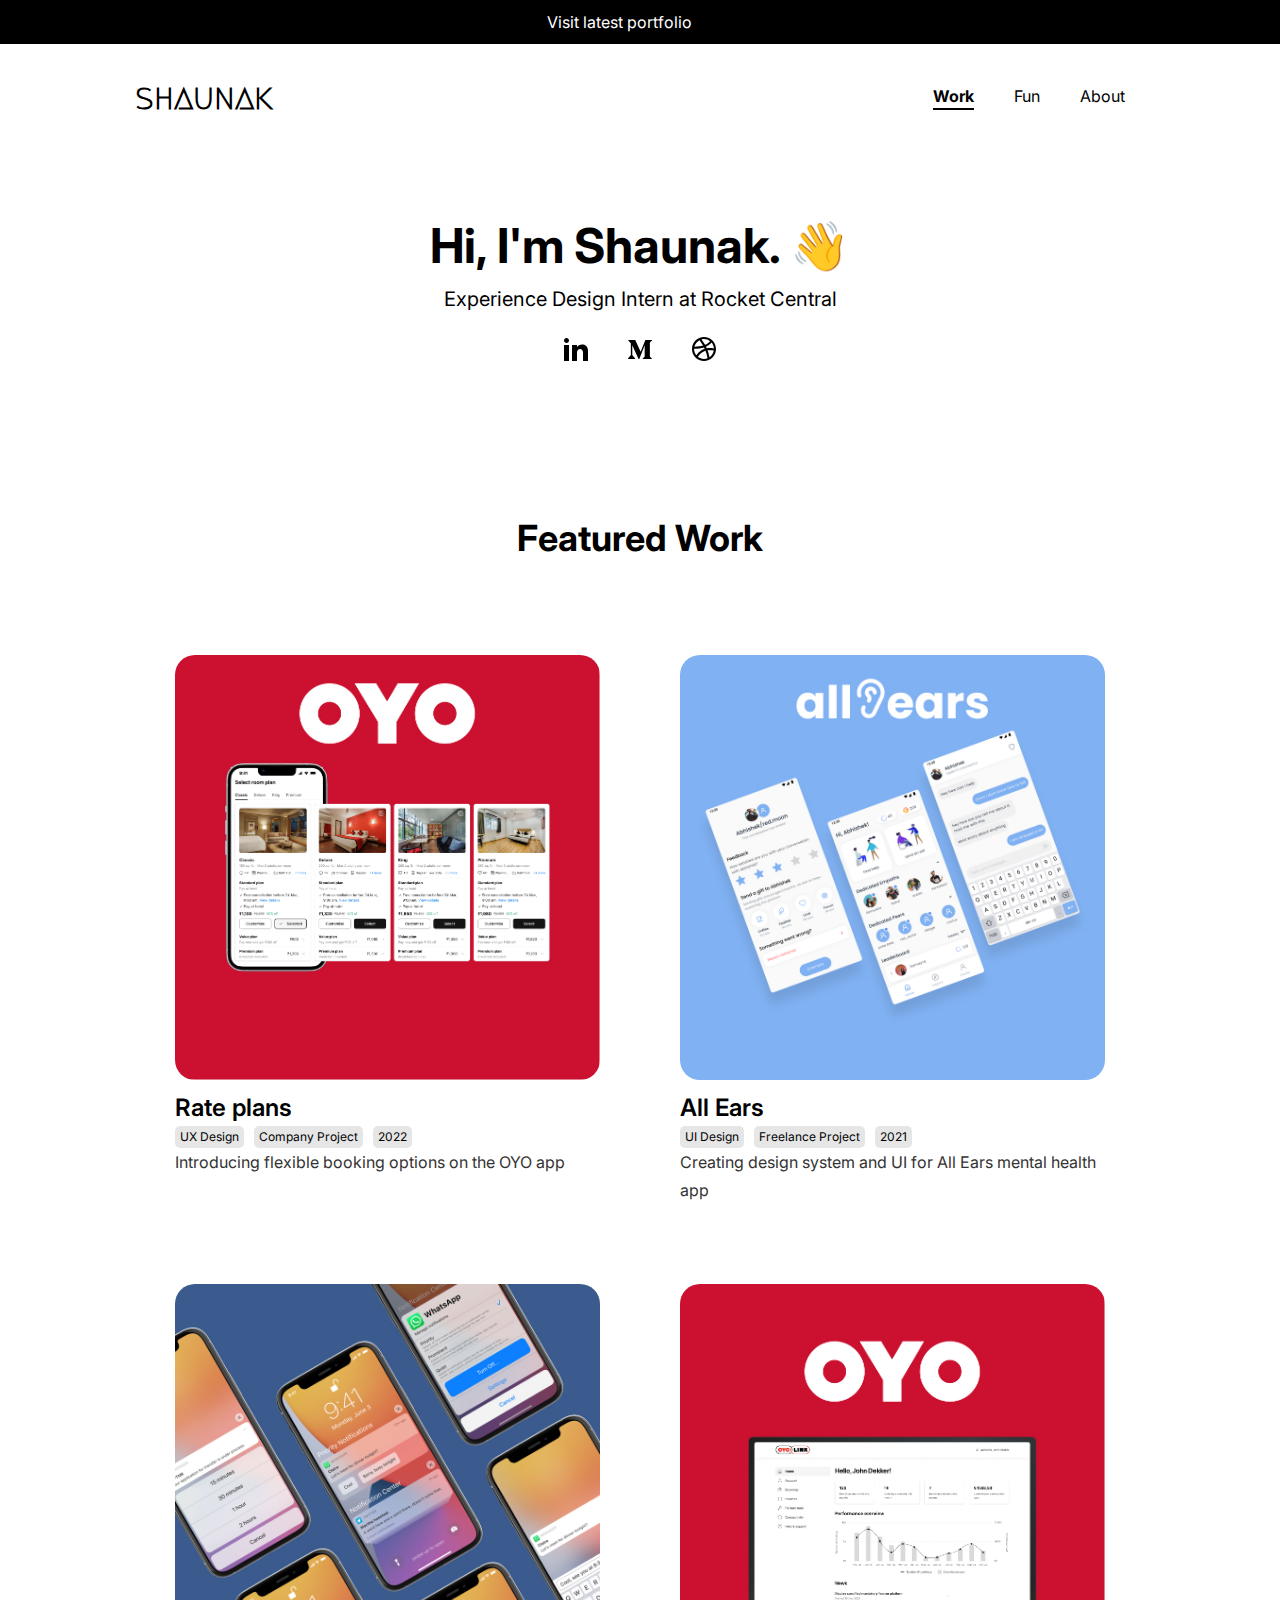
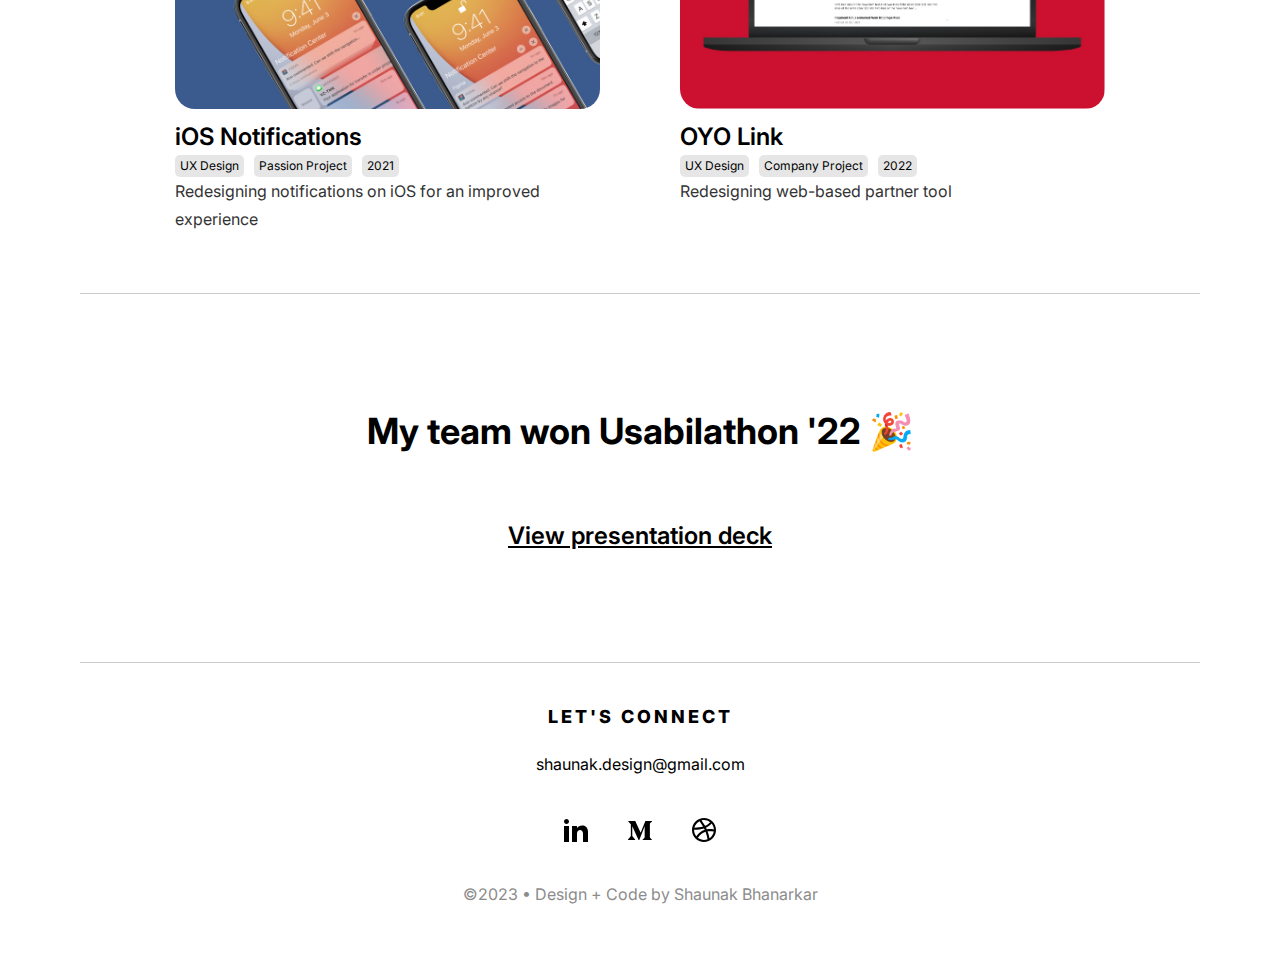
==== commit 4fe24724: "link to new portfolio on homepage" ====
--- a/index.html
+++ b/index.html
@@ -41,7 +41,9 @@
     background: black;
     color: white;
     padding: 10px;
-    text-align: center;">The content of this website was last updated in early 2023.</div>
+    text-align: center;">Visit latest portfolio
+        <a href='https://shaunak.work/' target='_blank'>here.</a>
+    </div>
     
     <section class="header">
         <div class="container">
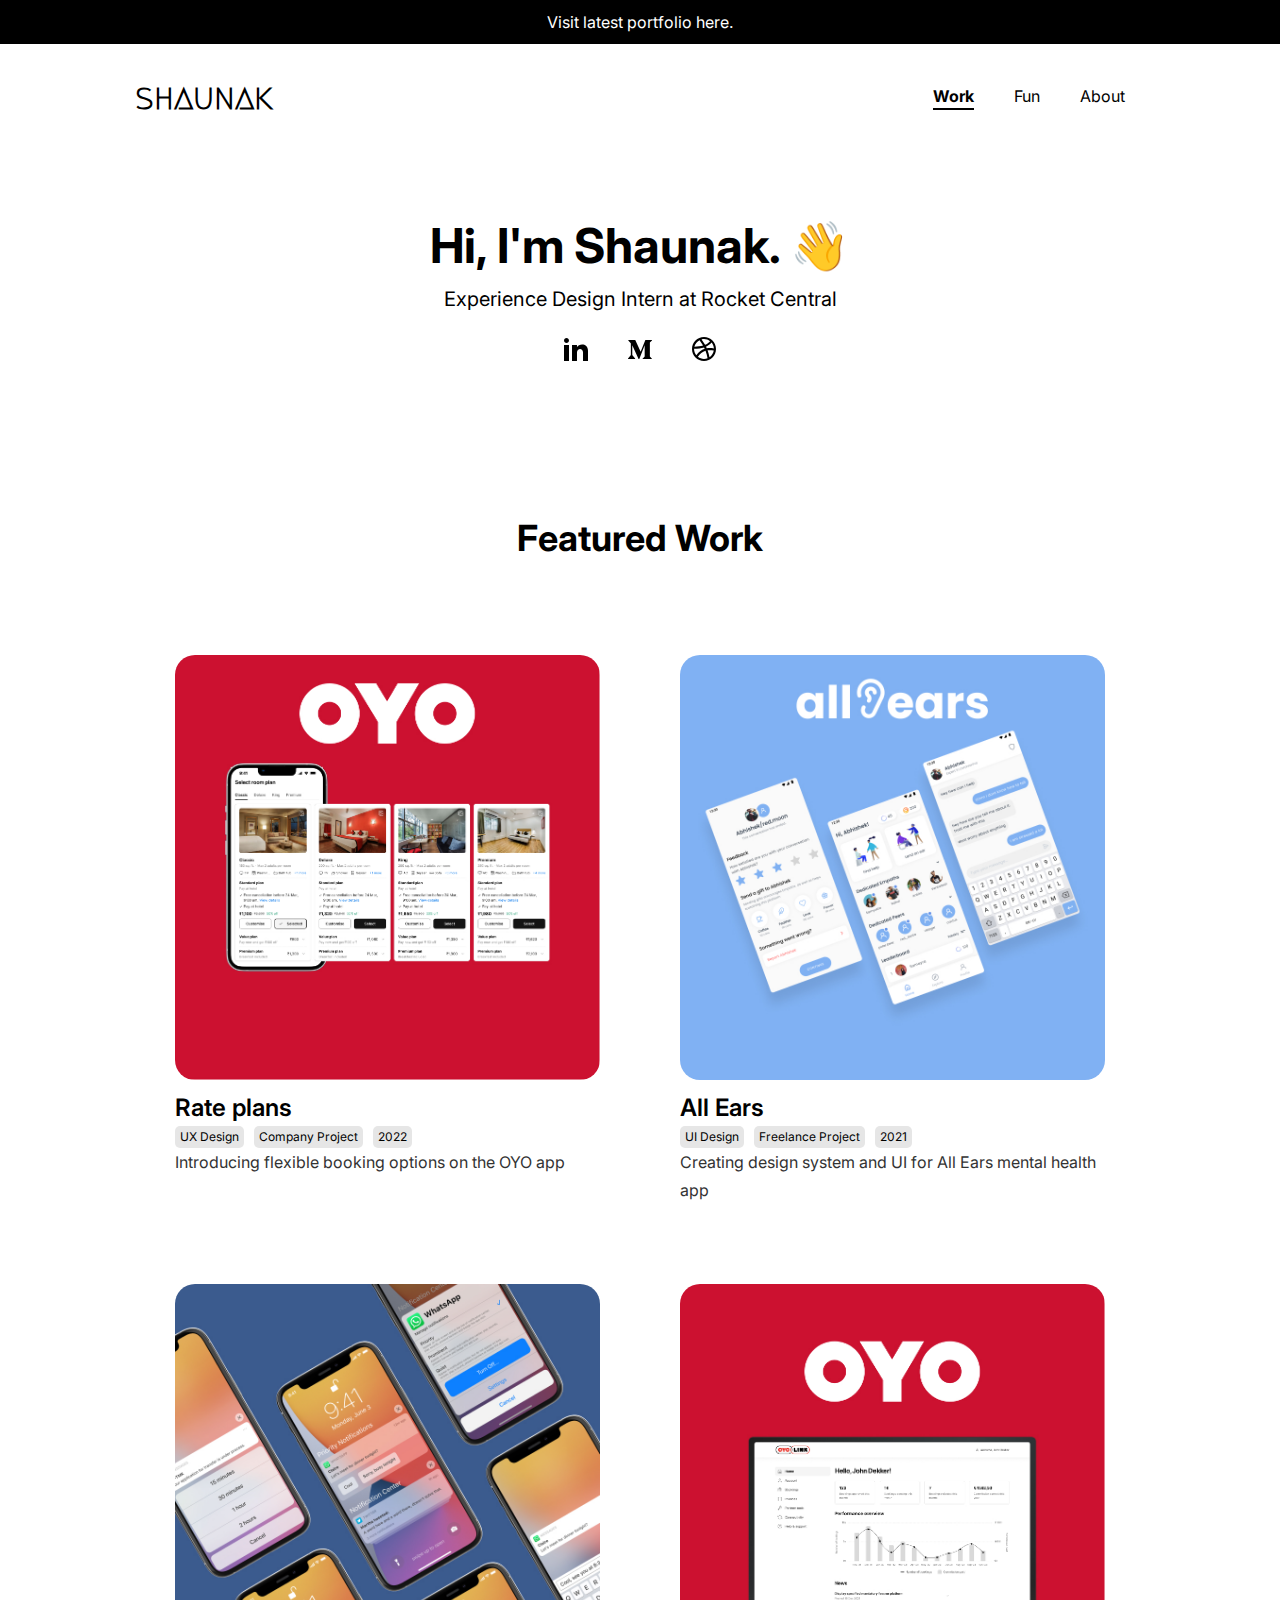
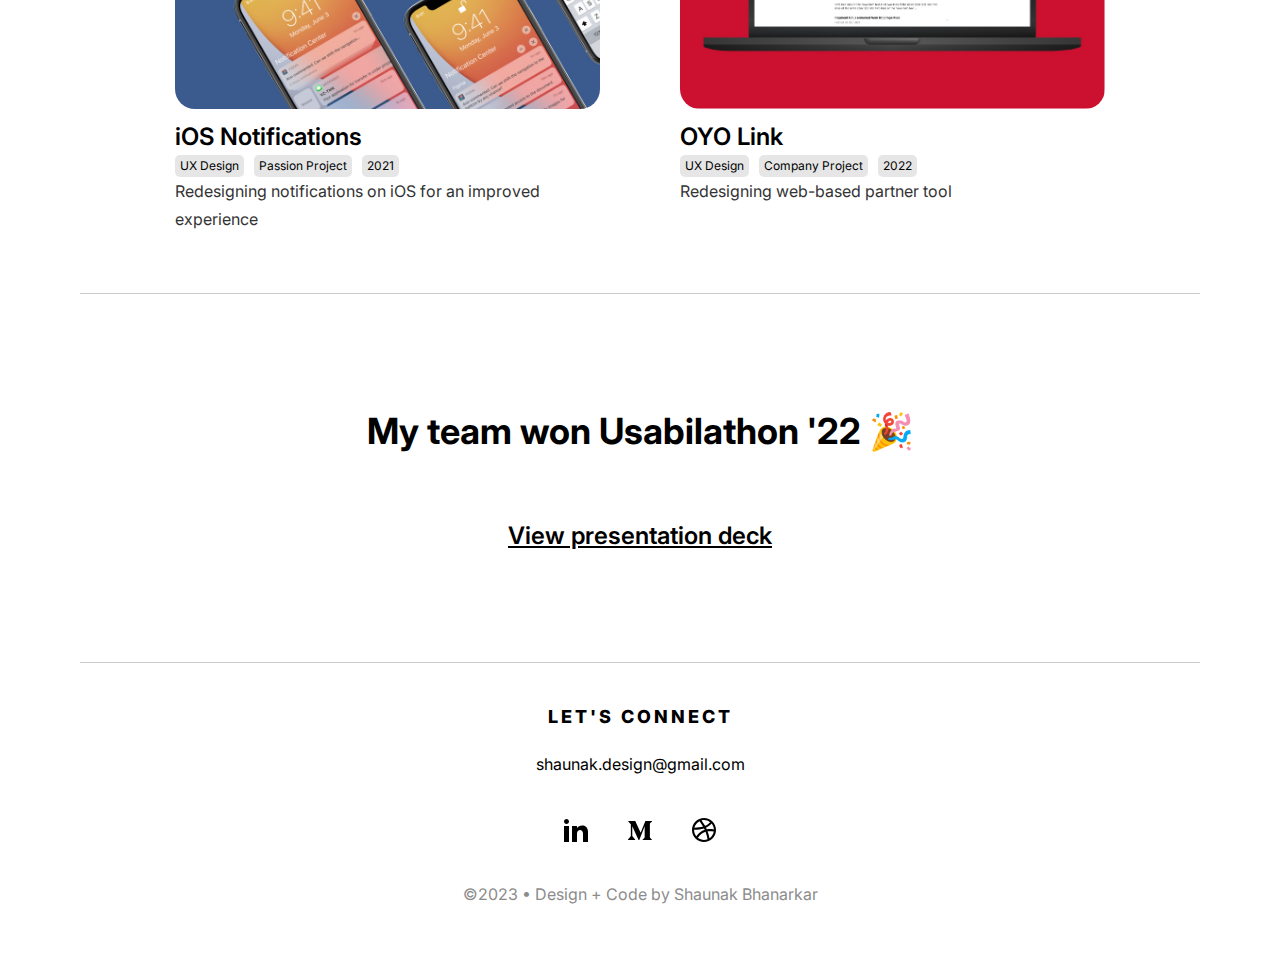
==== commit 9f3de44e: "fix latest portfolio link on homepage" ====
--- a/index.html
+++ b/index.html
@@ -42,7 +42,7 @@
     color: white;
     padding: 10px;
     text-align: center;">Visit latest portfolio
-        <a href='https://shaunak.work/' target='_blank'>here.</a>
+        <u></u><a href='https://shaunak.work/' target='_blank' style='color: white'>here.</a></u>
     </div>
     
     <section class="header">
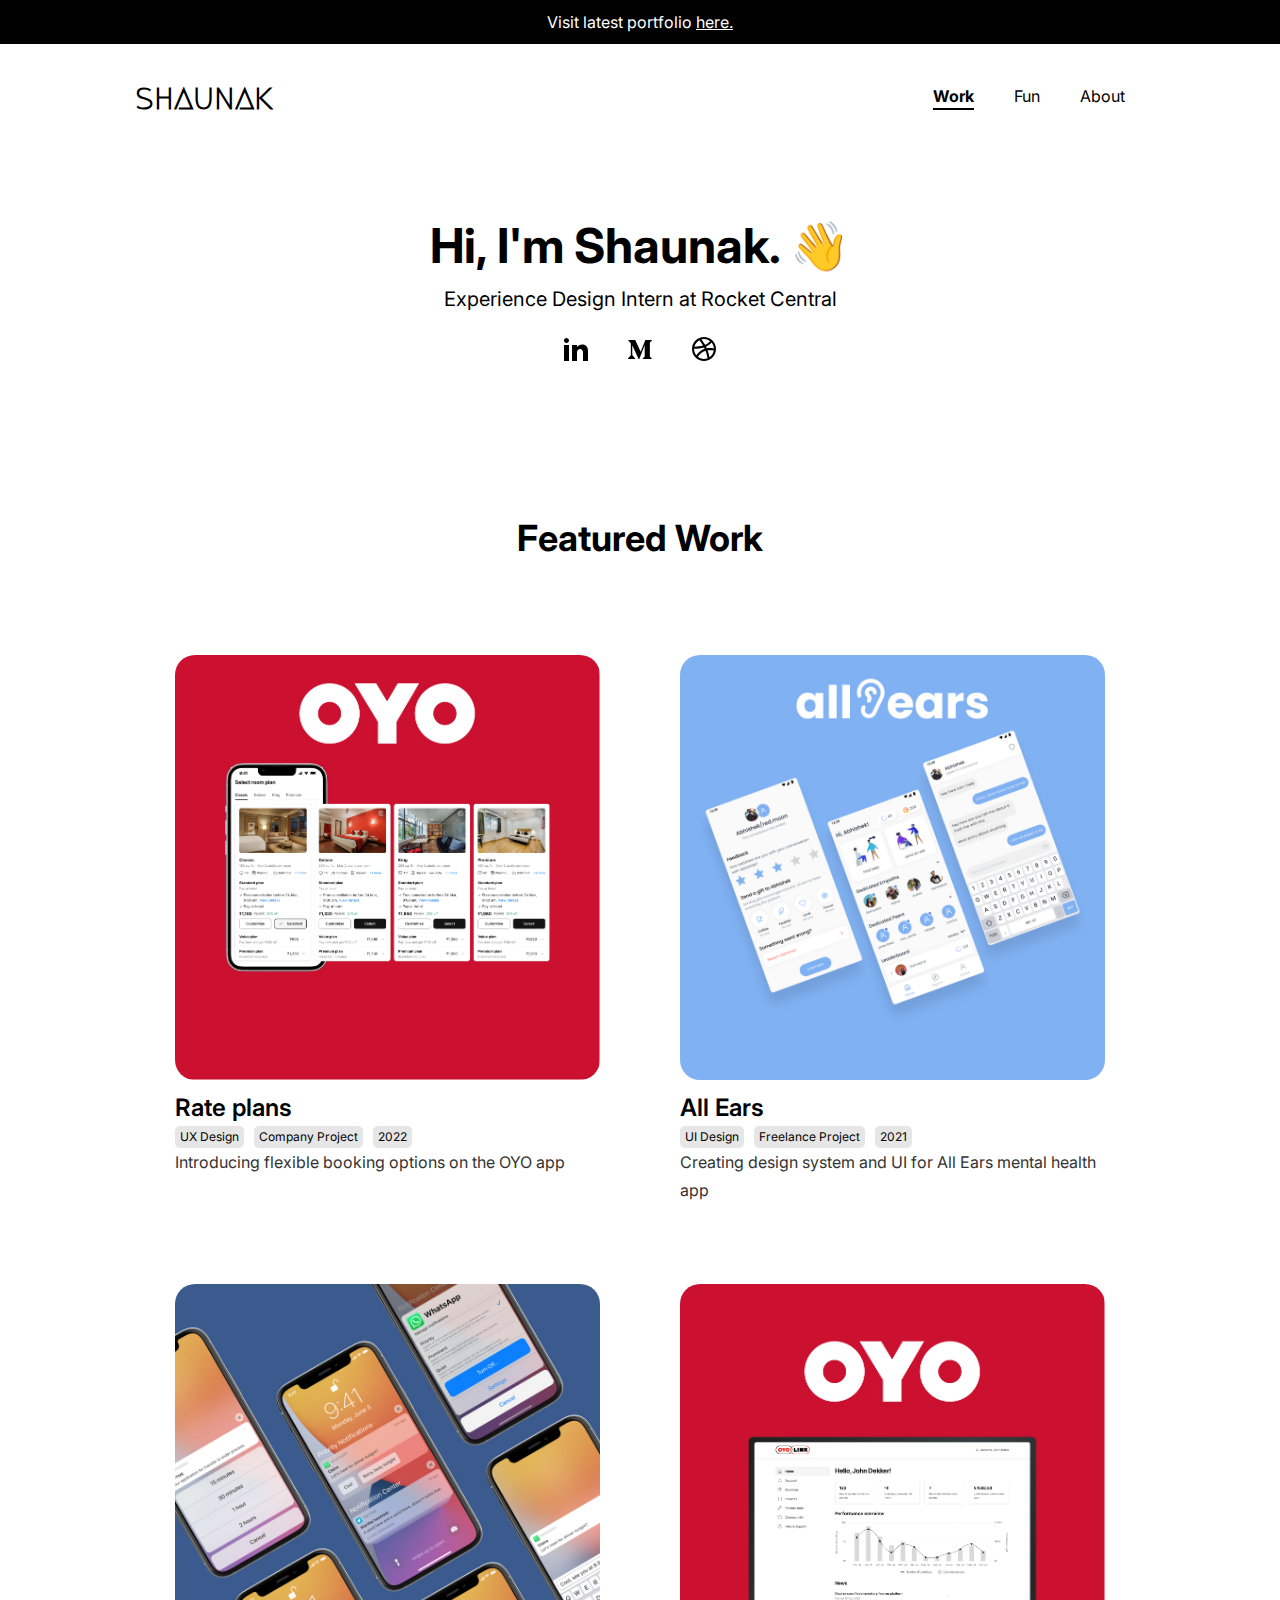
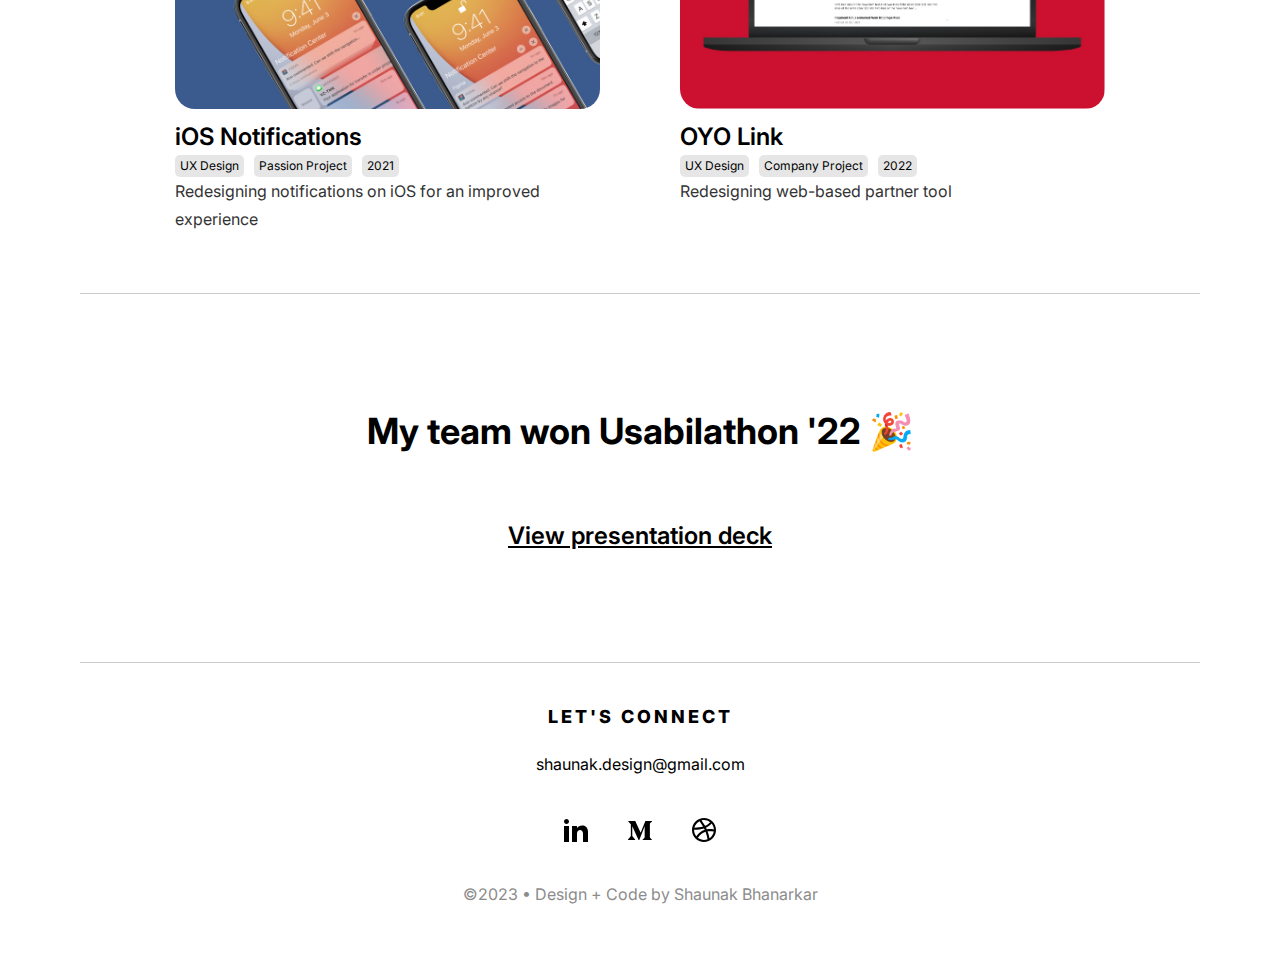
==== commit 143efa64: "fix underline" ====
--- a/index.html
+++ b/index.html
@@ -42,7 +42,7 @@
     color: white;
     padding: 10px;
     text-align: center;">Visit latest portfolio
-        <u></u><a href='https://shaunak.work/' target='_blank' style='color: white'>here.</a></u>
+        <a href='https://shaunak.work/' target='_blank' style='color: white; text-decoration: underline'>here.</a>
     </div>
     
     <section class="header">
